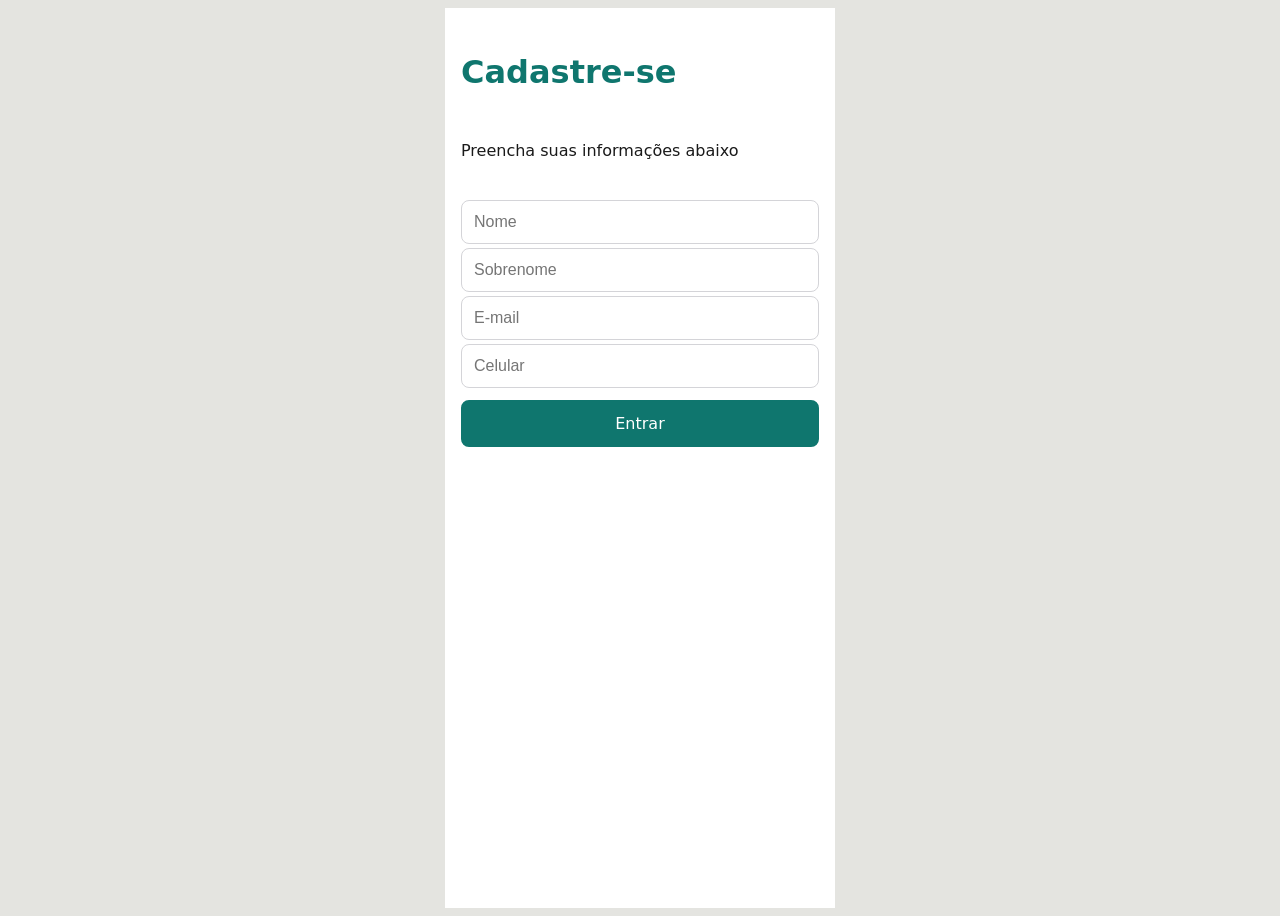
==== cadastro.html @ e342d34d "es-feat: cadastro" ====
<!DOCTYPE html>
<html lang="pt-BR">

<head>
    <meta charset="UTF-8">
    <meta name="viewport" content="width=device-width, initial-scale=1.0">
    <title>Cadastro</title>
    <link rel="stylesheet" href="css/style.css" />
    <link rel="stylesheet" href="css/button.css" />
    <link rel="stylesheet" href="css/card.css" />
    <link rel="stylesheet" href="css/page.css" />
    <link rel="stylesheet" href="css/form.css" />
</head>

<body>
    <div class="page">
        <header class="page__section">
            <h1>Cadastre-se</h1>
            <p>Preencha suas informações abaixo</p>
        </header>

        <main>
            <form class="form page__section">
                <div class="form__field">
                    <!-- <label class="form__label" for="nome">Insira seu nome</label> -->
                    <input class="form__input" type="nome" id="nome" placeholder="Nome"/>
                    <input class="form__input" type="sobrenome" id="sobrenome" placeholder="Sobrenome"/>
                    <input class="form__input" type="email" id="email" placeholder="E-mail"/>
                    <input class="form__input" type="celular" id="celular" placeholder="Celular"/>
                </div>
                <a class="button button--primary" href="index.html">Entrar</a>
            </form>
        </main>

    </div>
</body>

</html>
---- css/style.css ----
*, *::before, *::after { /* criando uma regra */
    box-sizing: border-box;
}

body {
    font-family: system-ui, Arial, sans-serif;
    background-color: #e4e4e0;
    color: #1a1a1a;
}

h1 {
    color: #0f766e;
}
---- css/button.css ----
/* button {
    background-color: #0f766e;
    color: #ffffff;
    border: none;
    border-radius: 8px;
    padding: 12px 20px;
    font-size: 16px;
    cursor: pointer;
} */

.button {
    border: 2px solid #0f766e;
    border-radius: 8px;
    padding: 12px 20px;
    font-size: 16px;
    cursor: pointer;
    text-decoration: none;
    justify-content: center;
    /* align-items: center; */
    display: inline-flex;
}

.button--primary {
    background-color: #0f766e;
    color: #ffffff;
}

.button--secondary {
    background-color: transparent;
    color: #0f766e;
}

.button--small {
    min-height: 32px;
    padding: 6px 12px;
    font-size: 14px;
}
---- css/card.css ----
.card { /* a caixa*/
    background-color: #ffffff;
    border: 1px solid #d4d4d8;
    border-radius: 8px;
    padding: 16px;
}

.card__title { /* título dentro da caixa */
    color: #1a1a1a;
    font-size: 18px;
}

.card__text { /* o texto dentro da caixa*/
    color: #6b7280;
    font-size: 14px;
}

.card--featured { /* a variação em destaque */
    border-color: #0f766e;
    border-width: 2px;
}
---- css/page.css ----
.page { /* o quadro da tela - dá formato de celular (1 por página) */
    max-width: 390px;
    min-height: 100vh;
    margin: 0 auto;
    padding: 24px 16px;
    background-color: #ffffff;
}

.page__section { /* seções empilhadas - organiza o espaçamento interno */
    display: flex;
    flex-direction: column;
    gap: 12px;
    margin-bottom: 24px;
}

.page__section--row {
    flex-direction: row;
    justify-content: space-between;
    align-items: center;
}
---- css/form.css ----
.form { }

.form__field {
    display: flex;
    flex-direction: column;
    gap: 4px;
}

.form__label {
    font-size: 14px;
    color: #6b7280;
}

.form__input {
    width: 100%;
    min-height: 44px;
    padding: 0 12px;
    border: 1px solid #d4d4d8;
    border-radius: 8px;
    font-size: 16px;
}
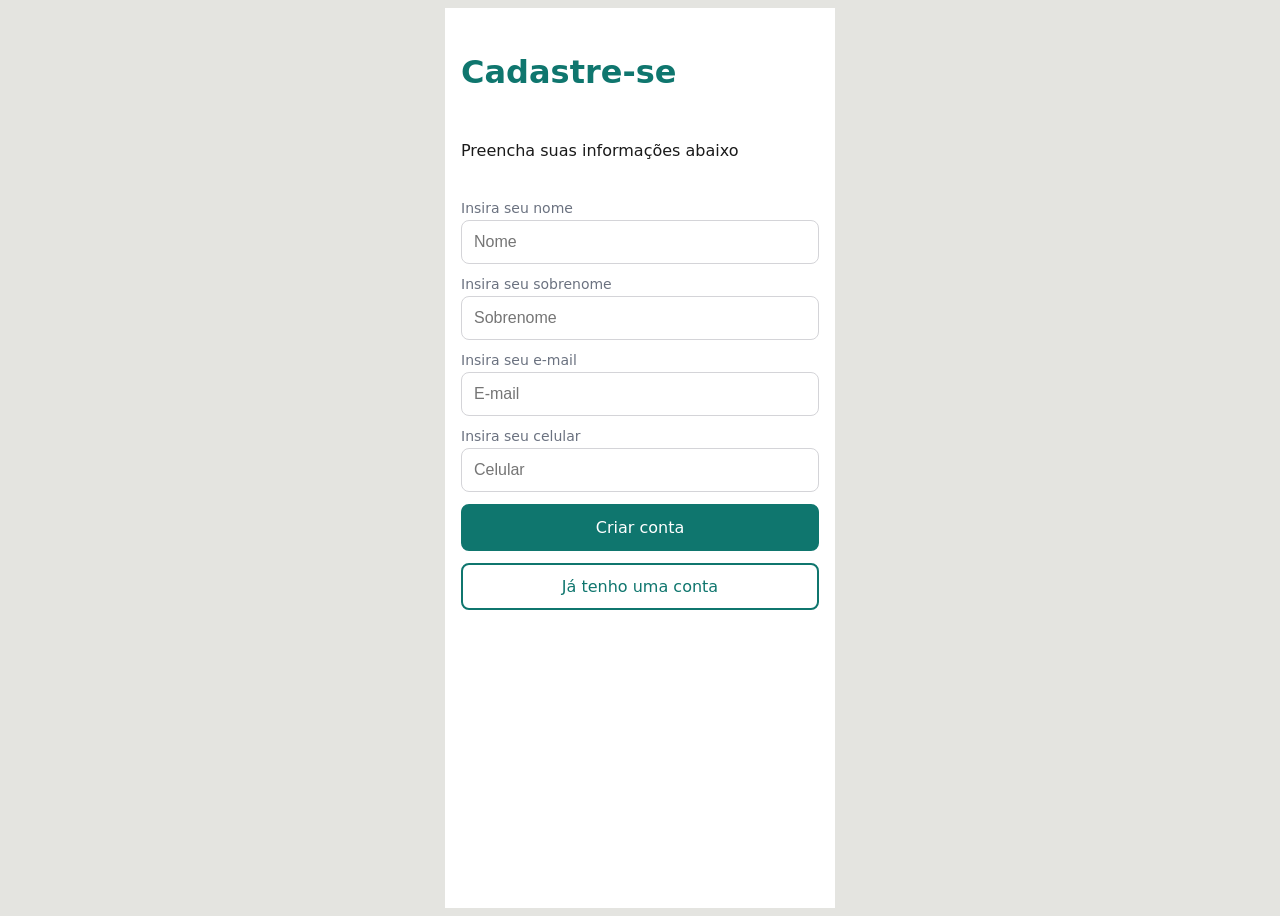
==== commit 714b8eff: "es-update: cadastro" ====
--- a/cadastro.html
+++ b/cadastro.html
@@ -22,13 +22,24 @@
         <main>
             <form class="form page__section">
                 <div class="form__field">
-                    <!-- <label class="form__label" for="nome">Insira seu nome</label> -->
-                    <input class="form__input" type="nome" id="nome" placeholder="Nome"/>
-                    <input class="form__input" type="sobrenome" id="sobrenome" placeholder="Sobrenome"/>
-                    <input class="form__input" type="email" id="email" placeholder="E-mail"/>
-                    <input class="form__input" type="celular" id="celular" placeholder="Celular"/>
+                    <label class="form__label" for="nome">Insira seu nome</label>
+                    <input class="form__input" type="text" id="nome" placeholder="Nome" />
                 </div>
-                <a class="button button--primary" href="index.html">Entrar</a>
+                <div class="form__field">
+                    <label class="form__label" for="sobrenome">Insira seu sobrenome</label>
+                    <input class="form__input" type="text" id="sobrenome" placeholder="Sobrenome" />
+                </div>
+                <div class="form__field">
+                    <label class="form__label" for="email">Insira seu e-mail</label>
+                    <input class="form__input" type="email" id="email" placeholder="E-mail" />
+                </div>
+                <div class="form__field">
+                    <label class="form__label" for="celular">Insira seu celular</label>
+                    <input class="form__input" type="tel" id="nome" placeholder="Celular" />
+                </div>
+
+                <a class="button button--primary" href="index.html">Criar conta</a>
+                <a class="button button--secondary" href="login.html">Já tenho uma conta</a>
             </form>
         </main>
 
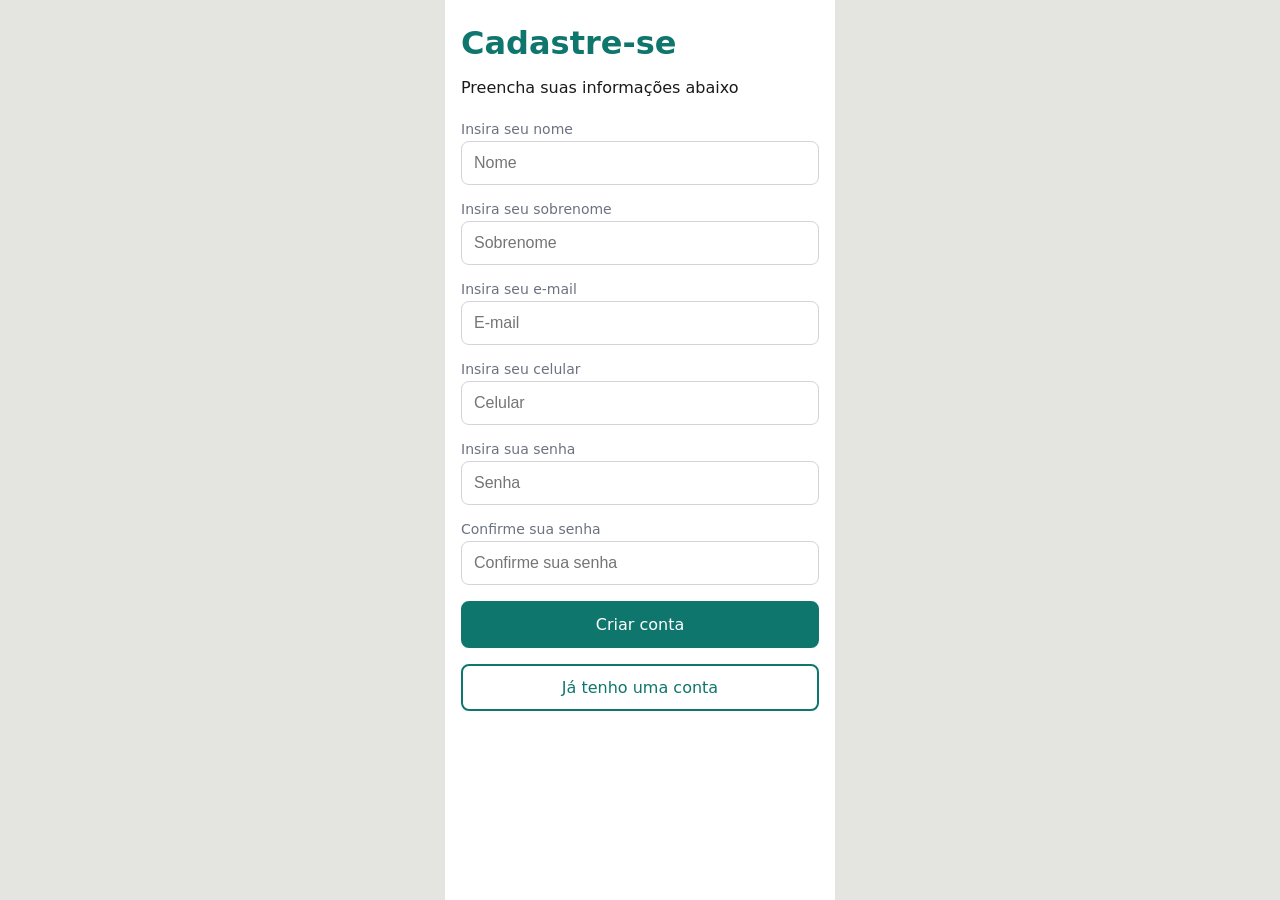
==== commit c15ee6ec: "es-feat: campos de senha no cadastro Adiciona campos de senha e confirmação no formulário de cadastr" ====
--- a/cadastro.html
+++ b/cadastro.html
@@ -35,7 +35,15 @@
                 </div>
                 <div class="form__field">
                     <label class="form__label" for="celular">Insira seu celular</label>
-                    <input class="form__input" type="tel" id="nome" placeholder="Celular" />
+                    <input class="form__input" type="tel" id="celular" placeholder="Celular" />
+                </div>
+                <div class="form__field">
+                    <label class="form__label" for="senha">Insira sua senha</label>
+                    <input class="form__input" type="password" id="senha" placeholder="Senha" />
+                </div>
+                <div class="form__field">
+                    <label class="form__label" for="senha">Confirme sua senha</label>
+                    <input class="form__input" type="password" id="senha-confirmar" placeholder="Confirme sua senha" />
                 </div>
 
                 <a class="button button--primary" href="index.html">Criar conta</a>
--- a/css/style.css
+++ b/css/style.css
@@ -1,5 +1,9 @@
-*, *::before, *::after { /* criando uma regra */
+*, *::before, *::after { /* padding e borda contam por dentro da largura */
     box-sizing: border-box;
+}
+
+body, h1, h2, h3, p {
+    margin: 0;
 }
 
 body {
--- a/css/page.css
+++ b/css/page.css
@@ -9,7 +9,7 @@
 .page__section { /* seções empilhadas - organiza o espaçamento interno */
     display: flex;
     flex-direction: column;
-    gap: 12px;
+    gap: 16px;
     margin-bottom: 24px;
 }
 
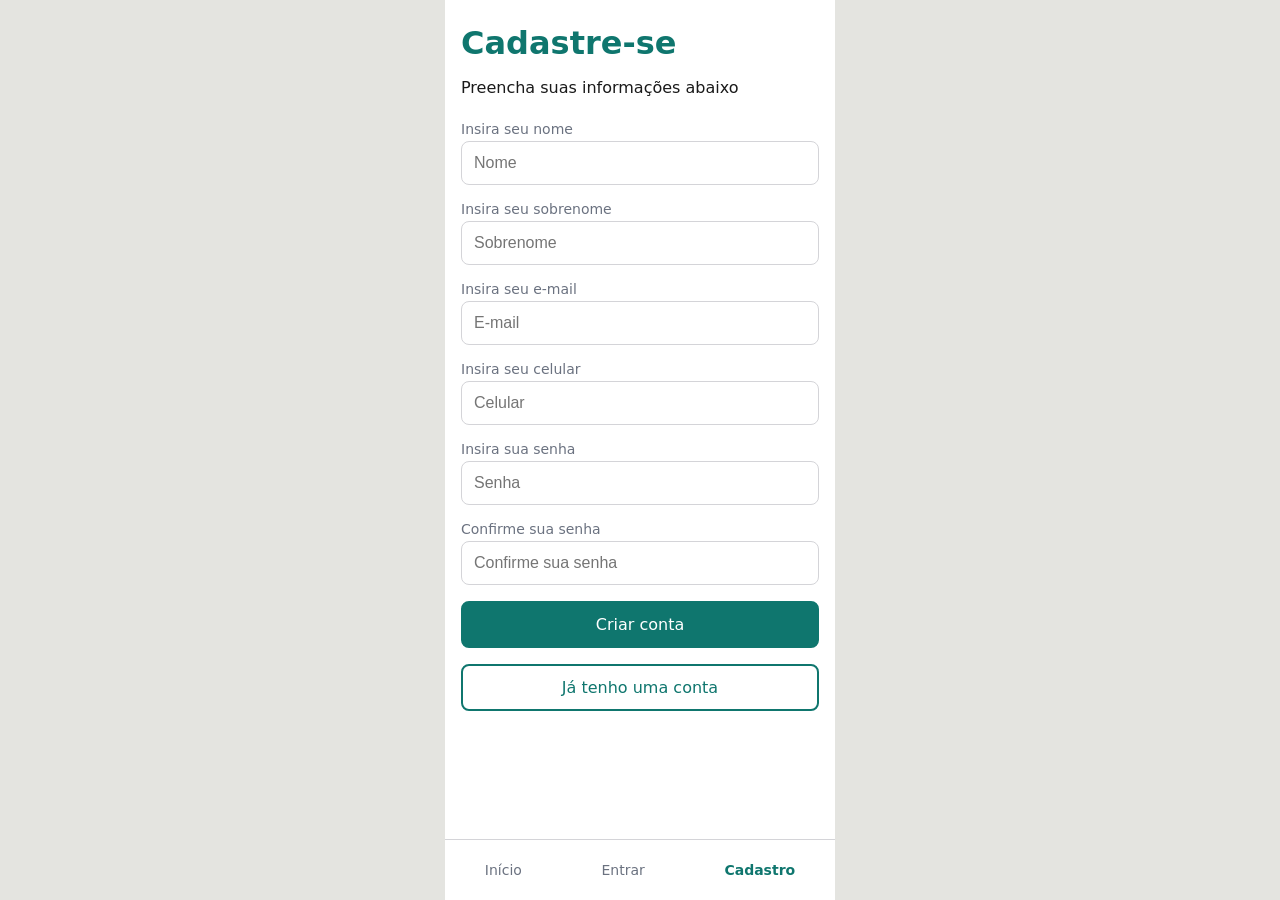
==== commit 0f761ec1: "es-feat: nav_bar" ====
--- a/cadastro.html
+++ b/cadastro.html
@@ -10,6 +10,8 @@
     <link rel="stylesheet" href="css/card.css" />
     <link rel="stylesheet" href="css/page.css" />
     <link rel="stylesheet" href="css/form.css" />
+    <link rel="stylesheet" href="css/nav.css" />
+
 </head>
 
 <body>
@@ -42,7 +44,7 @@
                     <input class="form__input" type="password" id="senha" placeholder="Senha" />
                 </div>
                 <div class="form__field">
-                    <label class="form__label" for="senha">Confirme sua senha</label>
+                    <label class="form__label" for="senha-confirmar">Confirme sua senha</label>
                     <input class="form__input" type="password" id="senha-confirmar" placeholder="Confirme sua senha" />
                 </div>
 
@@ -51,6 +53,11 @@
             </form>
         </main>
 
+        <nav class="nav">
+            <a class="nav__item" href="index.html">Início</a>
+            <a class="nav__item" href="login.html">Entrar</a>
+            <a class="nav__item nav__item--active" href="cadastro.html">Cadastro</a>
+        </nav>
     </div>
 </body>
 
--- a/css/page.css
+++ b/css/page.css
@@ -2,7 +2,7 @@
     max-width: 390px;
     min-height: 100vh;
     margin: 0 auto;
-    padding: 24px 16px;
+    padding: 24px 16px 80px 16px;
     background-color: #ffffff;
 }
 
--- a/css/nav.css
+++ b/css/nav.css
@@ -0,0 +1,32 @@
+.nav {
+    position: fixed;
+    bottom: 0;
+    left: 0;
+    right: 0;
+
+    display: flex;
+    justify-content: space-around;
+
+    max-width: 390px;
+    margin: 0 auto;
+    padding: 8px 0;
+
+    background-color: #ffffff;
+    border-top: 1px solid #d4d4d8;
+}
+
+.nav__item {
+    display: flex;
+    align-items: center;
+    justify-content: center;
+    min-height: 44px;
+    padding: 0 12px;
+    font-size: 14px;
+    color: #6b7280;
+    text-decoration: none;
+}
+
+.nav__item--active {
+    color: #0f766e;
+    font-weight: 600;
+}
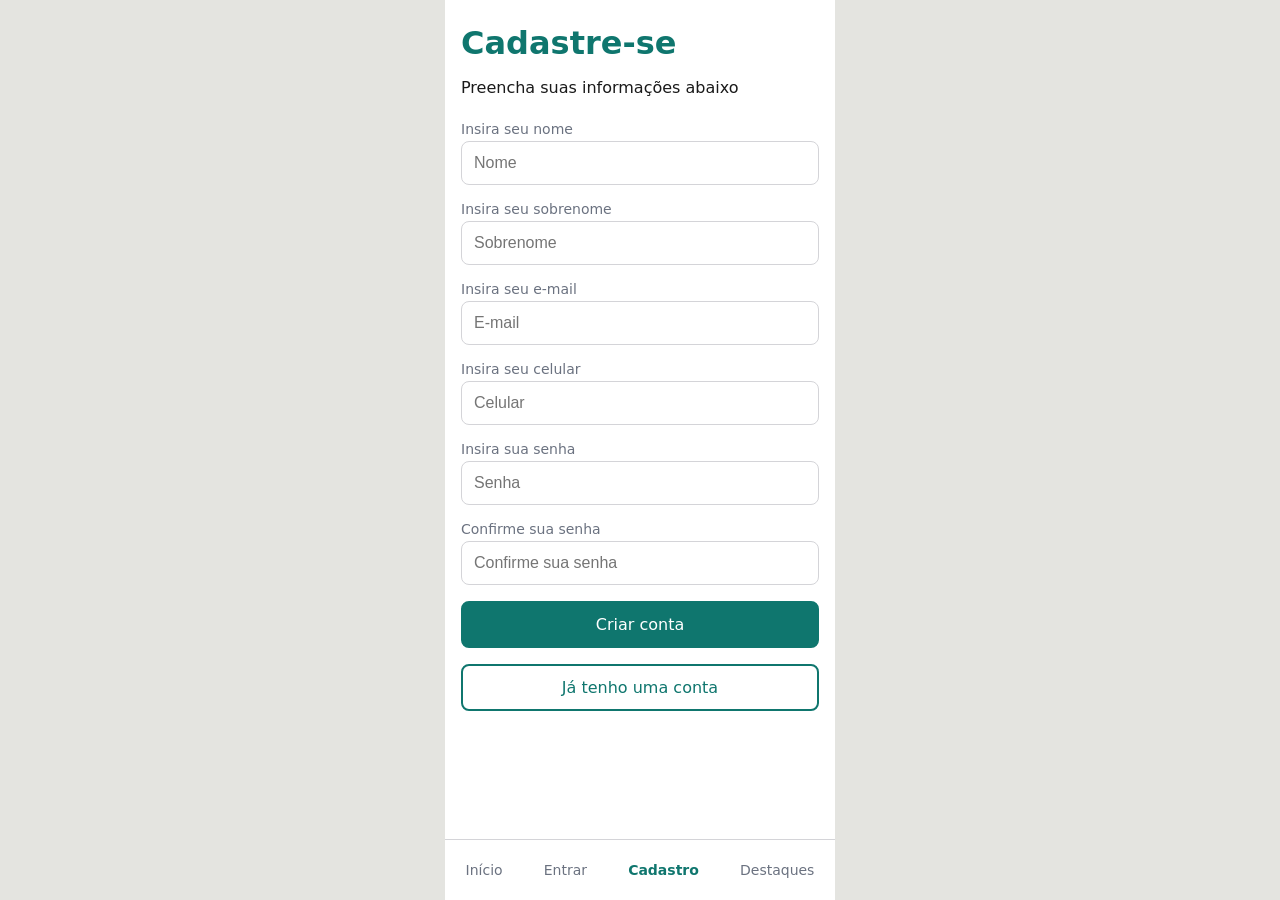
==== commit 89e3c30d: "es-update: destaques falta diminuir um pouco o espaço do "Recolher" para o último grid feito.  Ajust" ====
--- a/cadastro.html
+++ b/cadastro.html
@@ -57,6 +57,7 @@
             <a class="nav__item" href="index.html">Início</a>
             <a class="nav__item" href="login.html">Entrar</a>
             <a class="nav__item nav__item--active" href="cadastro.html">Cadastro</a>
+            <a class="nav__item" href="destaques.html">Destaques</a>
         </nav>
     </div>
 </body>
--- a/css/page.css
+++ b/css/page.css
@@ -17,4 +17,10 @@
     flex-direction: row;
     justify-content: space-between;
     align-items: center;
+}
+
+.page__section--grid {
+    display: grid;
+    grid-template-columns: 1fr 1fr;
+    gap: 12px;
 }
